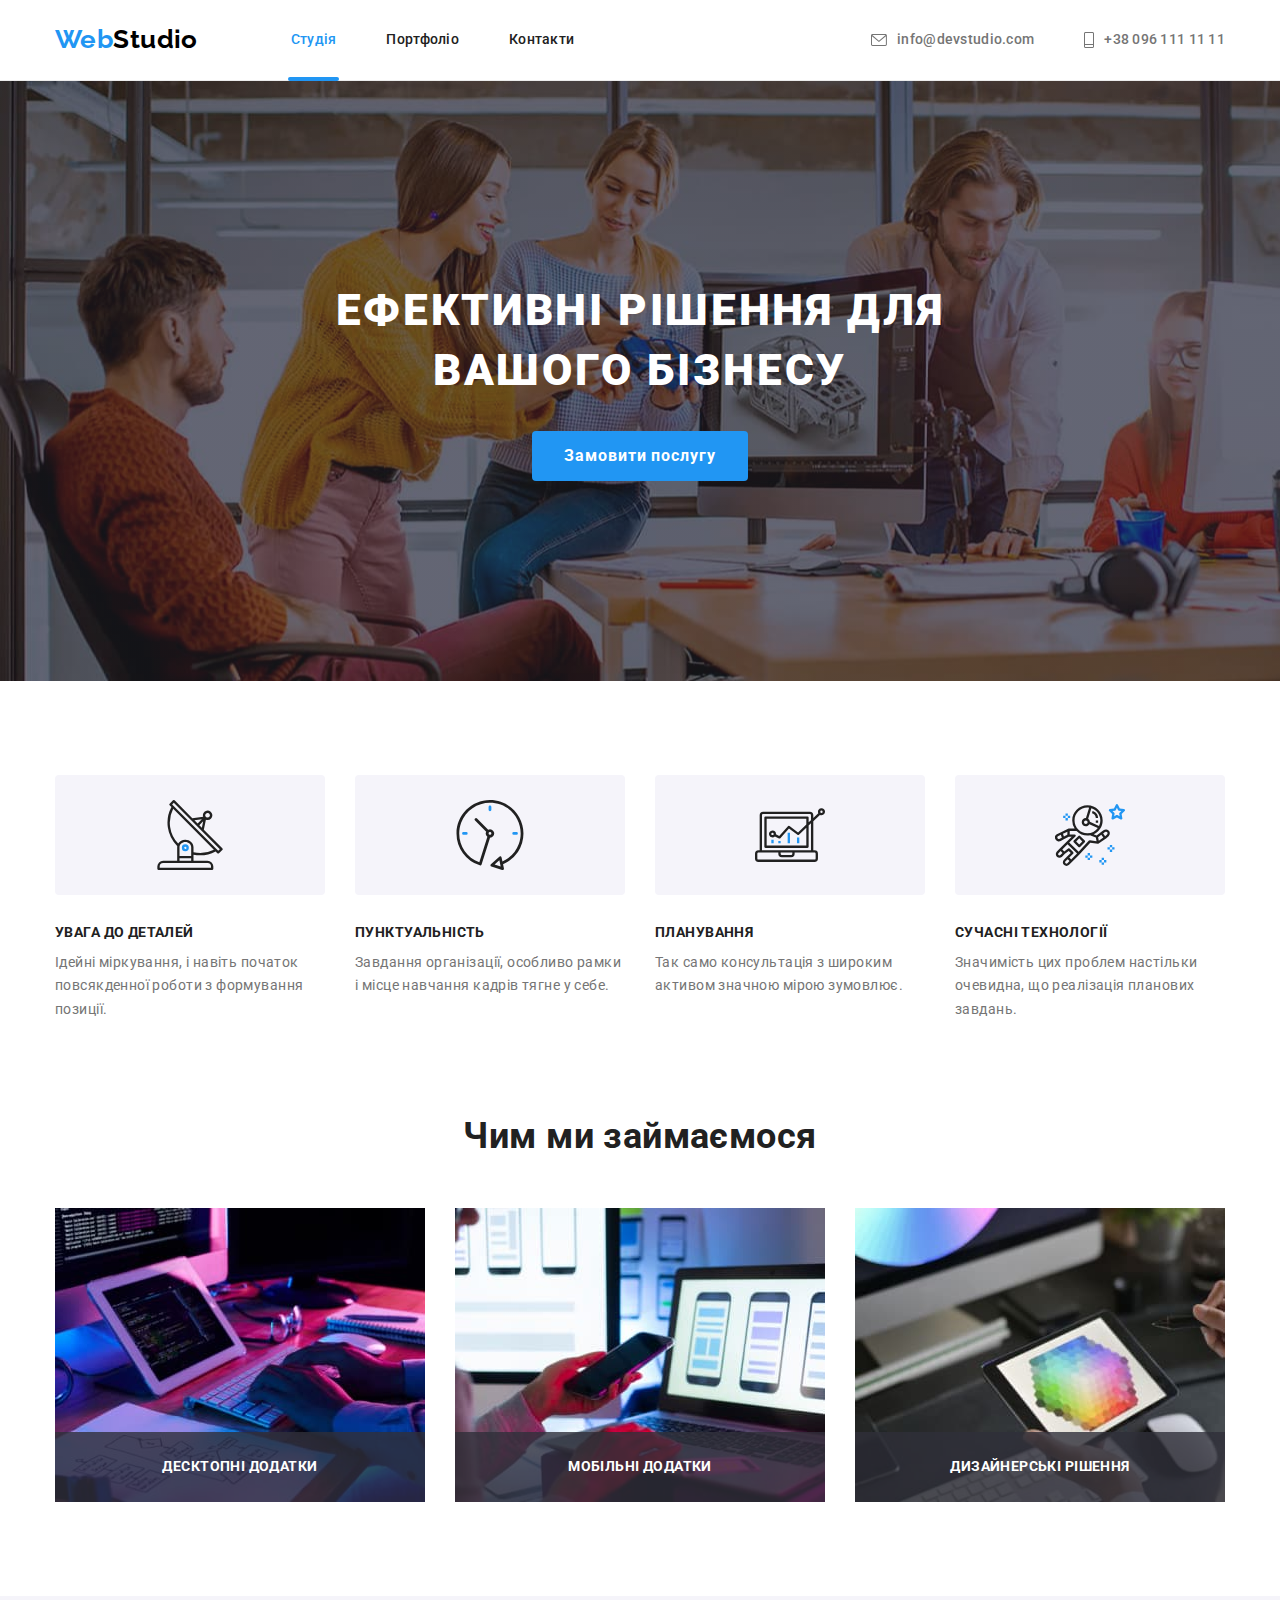
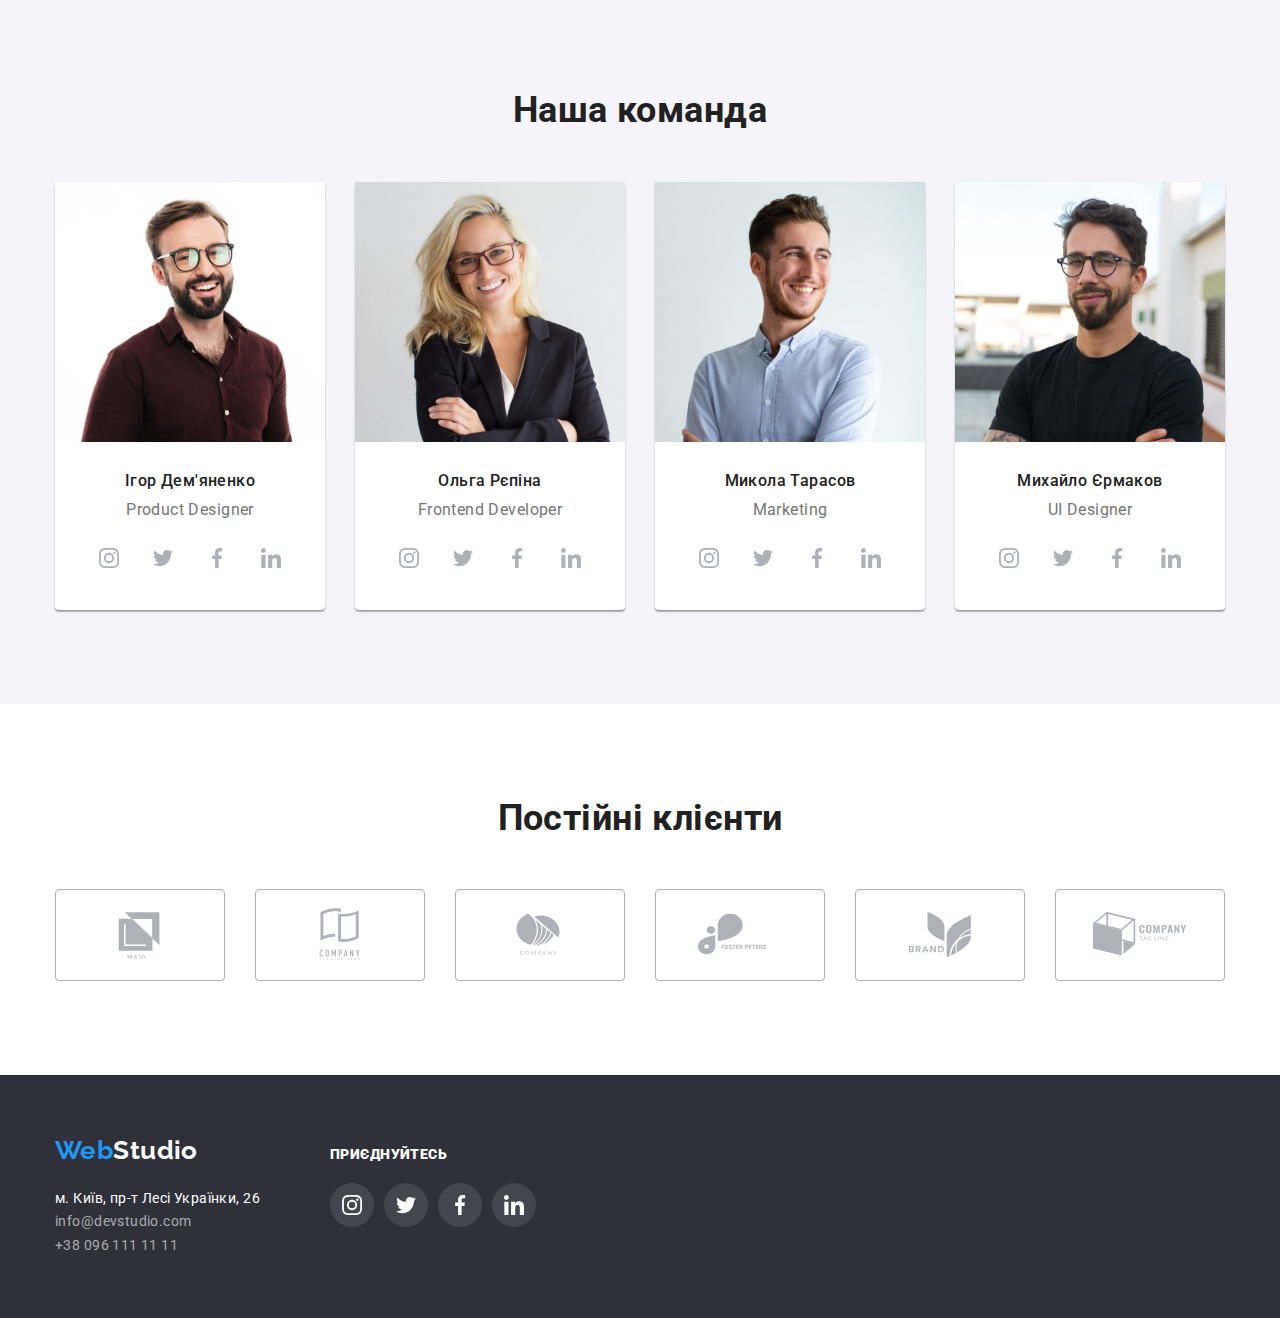
==== index.html @ 37c93ca7 "hw-5 copied" ====
<!DOCTYPE html>
<html lang="uk">
  <head>
    <meta charset="UTF-8" />
    <meta http-equiv="X-UA-Compatible" content="IE=edge" />
    <meta name="viewport" content="width=device-width, initial-scale=1.0" />
    <link rel="preconnect" href="https://fonts.googleapis.com" />
    <link rel="preconnect" href="https://fonts.gstatic.com" crossorigin />
    <link
      href="https://fonts.googleapis.com/css2?family=Raleway:wght@700&family=Roboto:wght@400;500;700;900&display=swap"
      rel="stylesheet"
    />
    <link
      rel="stylesheet"
      href="https://cdnjs.cloudflare.com/ajax/libs/modern-normalize/1.1.0/modern-normalize.min.css"
    />
    <link rel="stylesheet" href="./css/styles.css" />
    <title>Головна</title>
  </head>
  <body>
    <header class="page-header">
      <div class="container main-nav">
        <a href="./index.html" class="logo-header"><span class="accent">Web</span>Studio</a>
        <nav>
          <ul class="site-nav">
            <li class="item"><a href="./index.html" class="link current">Студія</a></li>
            <li class="item"><a href="./portfolio.html" class="link">Портфоліо</a></li>
            <li class="item"><a href="" class="link">Контакти</a></li>
          </ul>
        </nav>
        <ul class="site-contacts">
          <li class="item">
            <a href="mailto:info@devstudio.com" class="link">
              <svg class="icon" width="16" height="12">
                <use href="./images/icons.svg#icon-envelope"></use>
              </svg>
              info@devstudio.com</a
            >
          </li>
          <li class="item">
            <a href="tel:+380961111111" class="link">
              <svg class="icon" width="10" height="16">
                <use href="./images/icons.svg#icon-tel"></use>
              </svg>
              +38 096 111 11 11</a
            >
          </li>
        </ul>
      </div>
    </header>
    <main>
      <section class="hero section">
        <div class="container">
          <h1 class="hero-heading">Ефективні рішення для вашого бізнесу</h1>
          <button type="button" class="hero-btn" data-modal-open>Замовити послугу</button>
        </div>
      </section>
      <section class="features section">
        <div class="container">
          <h2 class="features-title visually-hidden">Особливості</h2>
          <ul class="features-list">
            <li class="item">
              <div class="features-bg">
                <svg class="icon" width="70" height="70">
                  <use href="./images/icons.svg#icon-antenna"></use>
                </svg>
              </div>
              <h3 class="features-heading">УВАГА ДО ДЕТАЛЕЙ</h3>
              <p class="features-text">
                Ідейні міркування, і навіть початок повсякденної роботи з формування позиції.
              </p>
            </li>
            <li class="item">
              <div class="features-bg">
                <svg class="icon" width="70" height="70">
                  <use href="./images/icons.svg#icon-clock"></use>
                </svg>
              </div>
              <h3 class="features-heading">ПУНКТУАЛЬНІСТЬ</h3>
              <p class="features-text">
                Завдання організації, особливо рамки і місце навчання кадрів тягне у себе.
              </p>
            </li>
            <li class="item">
              <div class="features-bg">
                <svg class="icon" width="70" height="70">
                  <use href="./images/icons.svg#icon-diagram"></use>
                </svg>
              </div>
              <h3 class="features-heading">ПЛАНУВАННЯ</h3>
              <p class="features-text">
                Так само консультація з широким активом значною мірою зумовлює.
              </p>
            </li>
            <li class="item">
              <div class="features-bg">
                <svg class="icon" width="70" height="70">
                  <use href="./images/icons.svg#icon-astronaut"></use>
                </svg>
              </div>
              <h3 class="features-heading">СУЧАСНІ ТЕХНОЛОГІЇ</h3>
              <p class="features-text">
                Значимість цих проблем настільки очевидна, що реалізація планових завдань.
              </p>
            </li>
          </ul>
        </div>
      </section>
      <section class="about section">
        <div class="container">
          <h2 class="about-heading">Чим ми займаємося</h2>
          <ul class="about-list">
            <li class="item">
              <div class="about-thumb">
                <img class="image" src="./images/img.jpg" alt="Процесс розробки" width="370" />
                <h3 class="description">Десктопні додатки</h3>
              </div>
            </li>
            <li class="item">
              <div class="about-thumb">
                <img class="image" src="./images/img-1.jpg" alt="Оформлення додатку" width="370" />
                <h3 class="description">Мобільні додатки</h3>
              </div>
            </li>
            <li class="item">
              <div class="about-thumb">
                <img class="image" src="./images/img-2.jpg" alt="Дизайн" width="370" />
                <h3 class="description">Дизайнерські рішення</h3>
              </div>
            </li>
          </ul>
        </div>
      </section>
      <section class="team section">
        <div class="container">
          <h2 class="team-heading">Наша команда</h2>
          <ul class="team-list">
            <li class="item">
              <img class="image" src="./images/team/img.jpg" alt="Ігор Дем'яненко" width="270" />
              <div class="team-cards">
                <h3 class="team-member">Ігор Дем'яненко</h3>
                <p class="member-spec">Product Designer</p>
                <ul class="social-list">
                  <li class="social-item">
                    <a href="" class="social-link">
                      <svg class="icon" width="20" height="20">
                        <use href="./images/icons.svg#icon-instagram"></use></svg
                    ></a>
                  </li>
                  <li class="social-item">
                    <a href="" class="social-link">
                      <svg class="icon" width="20" height="20">
                        <use href="./images/icons.svg#icon-twitter"></use></svg
                    ></a>
                  </li>
                  <li class="social-item">
                    <a href="" class="social-link">
                      <svg class="icon" width="20" height="20">
                        <use href="./images/icons.svg#icon-facebook"></use></svg
                    ></a>
                  </li>
                  <li class="social-item">
                    <a href="" class="social-link">
                      <svg class="icon" width="20" height="20">
                        <use href="./images/icons.svg#icon-linkedin"></use></svg
                    ></a>
                  </li>
                </ul>
              </div>
            </li>
            <li class="item">
              <img class="image" src="./images/team/img-1.jpg" alt="Ольга Рєпіна" width="270" />
              <div class="team-cards">
                <h3 class="team-member">Ольга Рєпіна</h3>
                <p class="member-spec">Frontend Developer</p>
                <ul class="social-list">
                  <li class="social-item">
                    <a href="" class="social-link">
                      <svg class="icon" width="20" height="20">
                        <use href="./images/icons.svg#icon-instagram"></use></svg
                    ></a>
                  </li>
                  <li class="social-item">
                    <a href="" class="social-link">
                      <svg class="icon" width="20" height="20">
                        <use href="./images/icons.svg#icon-twitter"></use></svg
                    ></a>
                  </li>
                  <li class="social-item">
                    <a href="" class="social-link">
                      <svg class="icon" width="20" height="20">
                        <use href="./images/icons.svg#icon-facebook"></use></svg
                    ></a>
                  </li>
                  <li class="social-item">
                    <a href="" class="social-link">
                      <svg class="icon" width="20" height="20">
                        <use href="./images/icons.svg#icon-linkedin"></use></svg
                    ></a>
                  </li>
                </ul>
              </div>
            </li>
            <li class="item">
              <img class="image" src="./images/team/img-2.jpg" alt="Микола Тарасов" width="270" />
              <div class="team-cards">
                <h3 class="team-member">Микола Тарасов</h3>
                <p class="member-spec">Marketing</p>
                <ul class="social-list">
                  <li class="social-item">
                    <a href="" class="social-link">
                      <svg class="icon" width="20" height="20">
                        <use href="./images/icons.svg#icon-instagram"></use></svg
                    ></a>
                  </li>
                  <li class="social-item">
                    <a href="" class="social-link">
                      <svg class="icon" width="20" height="20">
                        <use href="./images/icons.svg#icon-twitter"></use></svg
                    ></a>
                  </li>
                  <li class="social-item">
                    <a href="" class="social-link">
                      <svg class="icon" width="20" height="20">
                        <use href="./images/icons.svg#icon-facebook"></use></svg
                    ></a>
                  </li>
                  <li class="social-item">
                    <a href="" class="social-link">
                      <svg class="icon" width="20" height="20">
                        <use href="./images/icons.svg#icon-linkedin"></use></svg
                    ></a>
                  </li>
                </ul>
              </div>
            </li>
            <li class="item">
              <img class="image" src="./images/team/img-3.jpg" alt="Михайло Єрмаков" width="270" />
              <div class="team-cards">
                <h3 class="team-member">Михайло Єрмаков</h3>
                <p class="member-spec">UI Designer</p>
                <ul class="social-list">
                  <li class="social-item">
                    <a href="" class="social-link">
                      <svg class="icon" width="20" height="20">
                        <use href="./images/icons.svg#icon-instagram"></use></svg
                    ></a>
                  </li>
                  <li class="social-item">
                    <a href="" class="social-link">
                      <svg class="icon" width="20" height="20">
                        <use href="./images/icons.svg#icon-twitter"></use></svg
                    ></a>
                  </li>
                  <li class="social-item">
                    <a href="" class="social-link">
                      <svg class="icon" width="20" height="20">
                        <use href="./images/icons.svg#icon-facebook"></use></svg
                    ></a>
                  </li>
                  <li class="social-item">
                    <a href="" class="social-link">
                      <svg class="icon" width="20" height="20">
                        <use href="./images/icons.svg#icon-linkedin"></use></svg
                    ></a>
                  </li>
                </ul>
              </div>
            </li>
          </ul>
        </div>
      </section>
      <section class="costumers section">
        <div class="container">
          <h2 class="costumers-heading">Постійні клієнти</h2>
          <ul class="costumers-list">
            <li class="costumer-item">
              <a href="" class="costumer-link">
                <svg class="icon" width="106" height="60">
                  <use href="./images/icons.svg#icon-ya-co"></use></svg
              ></a>
            </li>
            <li class="costumer-item">
              <a href="" class="costumer-link">
                <svg class="icon" width="106" height="60">
                  <use href="./images/icons.svg#icon-tagline"></use></svg
              ></a>
            </li>
            <li class="costumer-item">
              <a href="" class="costumer-link">
                <svg class="icon" width="106" height="60">
                  <use href="./images/icons.svg#icon-company"></use></svg
              ></a>
            </li>
            <li class="costumer-item">
              <a href="" class="costumer-link">
                <svg class="icon" width="106" height="60">
                  <use href="./images/icons.svg#icon-foster"></use></svg
              ></a>
            </li>
            <li class="costumer-item">
              <a href="" class="costumer-link">
                <svg class="icon" width="106" height="60">
                  <use href="./images/icons.svg#icon-brand"></use></svg
              ></a>
            </li>
            <li class="costumer-item">
              <a href="" class="costumer-link">
                <svg class="icon" width="106" height="60">
                  <use href="./images/icons.svg#icon-company-last"></use></svg
              ></a>
            </li>
          </ul>
        </div>
      </section>
    </main>
    <footer class="page-footer">
      <div class="container footer">
        <div class="address-items">
          <a href="./index.html" class="logo-footer"><span class="accent">Web</span>Studio</a>
          <address>
            <ul class="address">
              <li>
                <a
                  class="address-link"
                  href="https://goo.gl/maps/VLPrRpzanvmtSd6Z9"
                  target="_blank"
                  rel="noopener noreferrer"
                  >м. Київ, пр-т Лесі Українки, 26</a
                >
              </li>
              <li>
                <a href="mailto:info@devstudio.com" class="address-mail">info@devstudio.com</a>
              </li>
              <li><a href="tel:+380961111111" class="address-tel">+38 096 111 11 11</a></li>
            </ul>
          </address>
        </div>
        <div class="footer-social">
          <p class="footer-text"><strong>приєднуйтесь</strong></p>
          <ul class="social-list">
            <li class="social-item">
              <a href="" class="social-link footer">
                <svg class="icon footer" width="20" height="20">
                  <use href="./images/icons.svg#icon-instagram"></use></svg
              ></a>
            </li>
            <li class="social-item">
              <a href="" class="social-link footer">
                <svg class="icon footer" width="20" height="20">
                  <use href="./images/icons.svg#icon-twitter"></use></svg
              ></a>
            </li>
            <li class="social-item">
              <a href="" class="social-link footer">
                <svg class="icon footer" width="20" height="20">
                  <use href="./images/icons.svg#icon-facebook"></use></svg
              ></a>
            </li>
            <li class="social-item">
              <a href="" class="social-link footer">
                <svg class="icon footer" width="20" height="20">
                  <use href="./images/icons.svg#icon-linkedin"></use></svg
              ></a>
            </li>
          </ul>
        </div>
      </div>
    </footer>
    <div class="backdrop is-hidden" data-modal>
      <div class="modal">
        <button type="button" class="close-btn" data-modal-close>
          <svg class="icon" width="11" height="11">
            <use href="./images/icons.svg#icon-close"></use>
          </svg>
        </button>
      </div>
    </div>
    <script src="./js/modal.js"></script>
  </body>
</html>
---- css/styles.css ----
:root {
  --primary-bg-color: #ffffff;
  --secondary-bg-color: #2f303a;
  --accent-bg-color: #f5f4fa;
  --primary-text-color: #212121;
  --secondary-text-color: #757575;
  --accent-text-color: #2196f3;
}

body {
  font-family: 'Roboto', sans-serif;
  font-size: 14px;
  letter-spacing: 0.03em;
  background-color: var(--primary-bg-color);
  color: var(--primary-text-color);
}

/* * {
  outline: 1px solid #9a1115;
} */

/* Containers & Sections */

.container {
  width: 1200px;
  padding: 0 15px;
  margin-left: auto;
  margin-right: auto;
}

.section {
  padding: 94px 0px;
}

/* Header&Footer logo */

.page-header {
  border-bottom: 1px solid #ececec;
}

.logo-header,
.logo-footer {
  font-family: 'Raleway', sans-serif;
  text-decoration: none;
  font-weight: 700;
  font-size: 26px;
  line-height: 1.2;
  color: #000000;
}

.logo-footer {
  color: #ffffff;
}

.accent {
  color: var(--accent-text-color);
}

/* Header links */

.page-header .link {
  text-decoration: none;
  font-weight: 500;
  line-height: 1.14;
  letter-spacing: 0.02em;
}

.site-nav .link {
  display: block;
  padding: 32px 0;
  color: var(--primary-text-color);
}

.site-contacts .link {
  display: flex;
  align-items: center;
  padding: 32px 0;
  color: var(--secondary-text-color);
}

.link .icon {
  margin-right: 10px;
}

.link.current {
  position: relative;
  color: var(--accent-text-color);
}

.current::after {
  position: absolute;
  left: -2.5px;
  bottom: -1px;
  content: '';
  width: calc(100% + 5px);
  background-color: var(--accent-text-color);
  height: 4px;
  border-radius: 2px;
}

.link,
.social-link,
.costumer-link,
.address-link,
.address-mail,
.address-tel,
.hero-btn,
.portfolio-btn,
.tile-description,
.portfolio-link {
  transition-property: background-color, border, box-shadow, color, transform;
  transition-duration: 250ms;
  transition-timing-function: cubic-bezier(0.4, 0, 0.2, 1);
}

.link:hover,
.link:focus {
  color: var(--accent-text-color);
}

.site-nav,
.site-contacts {
  display: flex;
  margin: 0;
  padding: 0;
  list-style-type: none;
}

.site-contacts {
  margin-left: auto;
}

.site-nav .item + .item,
.site-contacts .item + .item {
  margin-left: 50px;
}

.site-nav {
  margin-left: 93px;
}

.main-nav {
  display: flex;
  align-items: center;
}

/* Hero Section */
.hero.section {
  padding: 200px 0;
  max-width: 1600px;
  margin: 0 auto;
  background-image: linear-gradient(rgba(47, 48, 58, 0.4), rgba(47, 48, 58, 0.4)),
    url(../images/hero-bg.jpg);
  background-repeat: no-repeat;
  background-size: cover;
}

.hero {
  background-color: var(--secondary-bg-color);
  text-align: center;
}

.hero-heading {
  margin-top: 0;
  margin-bottom: 30px;
  padding: 0px 238px;
  font-weight: 900;
  font-size: 44px;
  line-height: 1.36;
  letter-spacing: 0.06em;
  text-transform: uppercase;
  color: #ffffff;
}

.hero-btn {
  padding: 10px 32px;
  border-radius: 4px;
  border: none;
  font-family: inherit;
  font-weight: 700;
  font-size: 16px;
  line-height: 1.87;
  letter-spacing: 0.06em;
  color: #ffffff;
  background-color: var(--accent-text-color);
  cursor: pointer;
}

.hero-btn:hover,
.hero-btn:focus {
  color: var(--primary-text-color);
  background-color: var(--accent-bg-color);
}

/* Features Section */

.features-bg {
  display: flex;
  align-items: center;
  justify-content: center;
  margin-bottom: 30px;
  width: 270px;
  height: 120px;
  background-color: var(--accent-bg-color);
  border-radius: 4px;
}

.features-list {
  display: flex;
  margin: 0;
  padding-left: 0;
  list-style-type: none;
}

.features-list .item + .item {
  margin-left: 30px;
}

.features-heading {
  margin-top: 0px;
  margin-bottom: 10px;
  font-size: 14px;
  line-height: 1.14;
  text-transform: uppercase;
}

.features-text {
  margin: 0;
  font-weight: 400;
  font-size: 14px;
  line-height: 1.71;
  color: var(--secondary-text-color);
}

.visually-hidden {
  position: absolute;
  clip: rect(0 0 0 0);
  width: 1px;
  height: 1px;
  margin: -1px;
}

/* About & Team Section */

.about-heading,
.team-heading,
.costumers-heading {
  margin: 0px 0px 50px 0px;
  font-size: 36px;
  line-height: 1.16;
  text-align: center;
  color: var(--primary-text-color);
}

.about-list {
  display: flex;
  padding-left: 0;
  margin: 0;
  list-style-type: none;
}

.about-list .item + .item {
  margin-left: 30px;
}

.about-thumb {
  position: relative;
}

.image {
  display: block;
}

.description {
  position: absolute;
  bottom: 0;
  margin: 0;
  padding: 27px 0;
  width: 100%;
  font-size: 14px;
  line-height: 1.14;
  text-align: center;
  text-transform: uppercase;
  color: #ffffff;
  background: rgba(47, 48, 58, 0.8);
}

.about.section {
  padding-top: 0;
}

/* Team Section */

.team-member,
.member-spec {
  margin: 30px 0px 10px 0px;
  font-weight: 500;
  font-size: 16px;
  line-height: 1.18;
  text-align: center;
}

.member-spec {
  margin: 0;
  margin-bottom: 16px;
  font-weight: 400;
  color: var(--secondary-text-color);
}

.team-list {
  display: flex;
  margin: 0;
  padding-left: 0;
  justify-content: space-between;
  list-style-type: none;
}

.team {
  background-color: var(--accent-bg-color);
}

.team-list .item {
  background-color: var(--primary-bg-color);
  box-shadow: 0px 1px 3px rgba(0, 0, 0, 0.12), 0px 1px 1px rgba(0, 0, 0, 0.14),
    0px 2px 1px rgba(0, 0, 0, 0.2);
  border-radius: 4px;
}

.social-list {
  display: flex;
  list-style: none;
  justify-content: center;
  padding-left: 0;
  padding-bottom: 30px;
}

.social-item + .social-item {
  margin-left: 10px;
}

.social-link {
  width: 44px;
  height: 44px;
  border-radius: 50%;
  display: flex;
  align-items: center;
  justify-content: center;
  color: #afb1b8;
}

.social-link.footer {
  color: #ffffff;
  background-color: rgba(255, 255, 255, 0.1);
}

.social-link:hover {
  color: #ffffff;
  background-color: var(--accent-text-color);
}

.icon {
  fill: currentColor;
}

/* Costumers */

.costumers-list {
  display: flex;
  list-style: none;
  justify-content: center;
  padding-left: 0;
  margin: 0;
}

.costumer-item + .costumer-item {
  margin-left: 30px;
}

.costumer-link {
  width: 170px;
  height: 92px;
  border: 1px solid #afb1b8;
  border-radius: 4px;
  display: flex;
  align-items: center;
  justify-content: center;
  color: #afb1b8;
}

.costumer-link:hover {
  color: var(--accent-text-color);
  border: 1px solid var(--accent-text-color);
}

/* Footer */

.container.footer {
  display: flex;
  align-items: baseline;
  width: 1200px;
  padding: 0 15px;
  margin-left: auto;
  margin-right: auto;
}

.page-footer {
  padding-top: 60px;
  background-color: var(--secondary-bg-color);
}

.address {
  margin-top: 20px;
  margin-bottom: 0;
  padding-bottom: 60px;
  padding-left: 0;
  list-style: none;
}

.address-link,
.address-mail,
.address-tel {
  text-decoration: none;
  font-style: normal;
  font-weight: 400;
  line-height: 1.71;
  color: #ffffff;
}

.address-mail,
.address-tel {
  color: rgba(255, 255, 255, 0.6);
}

.address-link:hover,
.address-link:focus,
.address-mail:hover,
.address-mail:focus,
.address-tel:hover,
.address-tel:focus {
  color: var(--accent-text-color);
}

.footer-text {
  margin-top: 0;
  margin-bottom: 20px;
  font-weight: 700;
  line-height: 1.14;
  text-transform: uppercase;
  color: #ffffff;
}

.footer-social .social-list {
  margin-bottom: 0;
  padding: 0;
}

.footer-social {
  margin-left: 70px;
}

/* Portfolio btns & Image tiles*/

.portfolio-btns {
  display: flex;
  margin: 0;
  justify-content: center;
  list-style-type: none;
}

.portfolio-btn {
  border-radius: 4px;
  border: none;
  padding: 6px 22px;
  font-family: inherit;
  font-weight: 500;
  font-size: 16px;
  line-height: 1.62;
  text-align: center;
  letter-spacing: inherit;
  color: var(--primary-text-color);
  background-color: var(--accent-bg-color);
  cursor: pointer;
}

.portfolio-btns .item + .item {
  margin-left: 8px;
}

.portfolio-btn:hover,
.portfolio-btn:focus {
  color: #ffffff;
  background-color: var(--accent-text-color);
  box-shadow: 0px 3px 1px rgba(0, 0, 0, 0.1), 0px 1px 2px rgba(0, 0, 0, 0.08),
    0px 2px 2px rgba(0, 0, 0, 0.12);
}

.portfolio-tiles {
  display: flex;
  flex-wrap: wrap;
  justify-content: space-between;
  margin-top: 50px;
  padding-left: 0;
  list-style-type: none;
}

.portfolio-tiles .item:not(:nth-last-of-type(-n + 3)) {
  margin-bottom: 30px;
}

.portfolio-link {
  display: block;
  width: 370px;
  height: 404px;
  text-decoration: none;
}

.portfolio-link:hover,
.portfolio-link:focus {
  box-shadow: 0px 1px 1px rgba(0, 0, 0, 0.12), 0px 4px 4px rgba(0, 0, 0, 0.06),
    1px 4px 6px rgba(0, 0, 0, 0.16);
}

.portfolio-link:hover .tile-description,
.portfolio-link:focus .tile-description {
  transform: translateY(0%);
}

.tile-name {
  margin-top: 0;
  margin-bottom: 0;
  padding-top: 20px;
  font-size: 18px;
  line-height: 2;
  letter-spacing: 0.06em;
  color: var(--primary-text-color);
}

.tile {
  padding-left: 24px;
  border-right: 1px solid #eeeeee;
  border-bottom: 1px solid #eeeeee;
  border-left: 1px solid #eeeeee;
}

.tile-text {
  margin-top: 4px;
  margin-bottom: 0;
  padding-bottom: 20px;
  font-weight: 400;
  font-size: 16px;
  line-height: 1.87;
  color: var(--secondary-text-color);
}

.tile-thumb {
  position: relative;
  overflow: hidden;
}

.tile-description {
  position: absolute;
  top: 0;
  left: 0;
  transform: translateY(101%);
  margin: 0;
  padding: 63px 24px;
  font-size: 18px;
  line-height: 1.55;
  color: #ffffff;
  background: rgba(33, 150, 243, 0.9);
}

/* Modal */

.backdrop {
  position: fixed;
  top: 0;
  left: 0;
  width: 100%;
  height: 100%;
  background: rgba(0, 0, 0, 0.2);
}

.modal {
  position: absolute;
  top: 50%;
  left: 50%;
  transform: translate(-50%, -50%) scale(1);
  transition: transform 750ms cubic-bezier(0.4, 0, 0.2, 1),
    box-shadow 750ms cubic-bezier(0.4, 0, 0.2, 1), opacity 750ms cubic-bezier(0.4, 0, 0.2, 1);
  width: 528px;
  height: 581px;
  background: #ffffff;
  box-shadow: 0px 1px 3px rgba(0, 0, 0, 0.12), 0px 1px 1px rgba(0, 0, 0, 0.14),
    0px 2px 1px rgba(0, 0, 0, 0.2);
  border-radius: 4px;
  opacity: 1;
}

.backdrop.is-hidden .modal {
  transform: translate(-50%, -50%) scale(0.75);
  box-shadow: none;
  opacity: 0;
}

.close-btn {
  position: absolute;
  right: 8px;
  top: 8px;
  display: flex;
  justify-content: center;
  align-items: center;
  width: 30px;
  height: 30px;
  background: #ffffff;
  border: 1px solid rgba(0, 0, 0, 0.1);
  border-radius: 50%;
  cursor: pointer;
}

.is-hidden {
  visibility: hidden;
  opacity: 0;
  pointer-events: none;
}
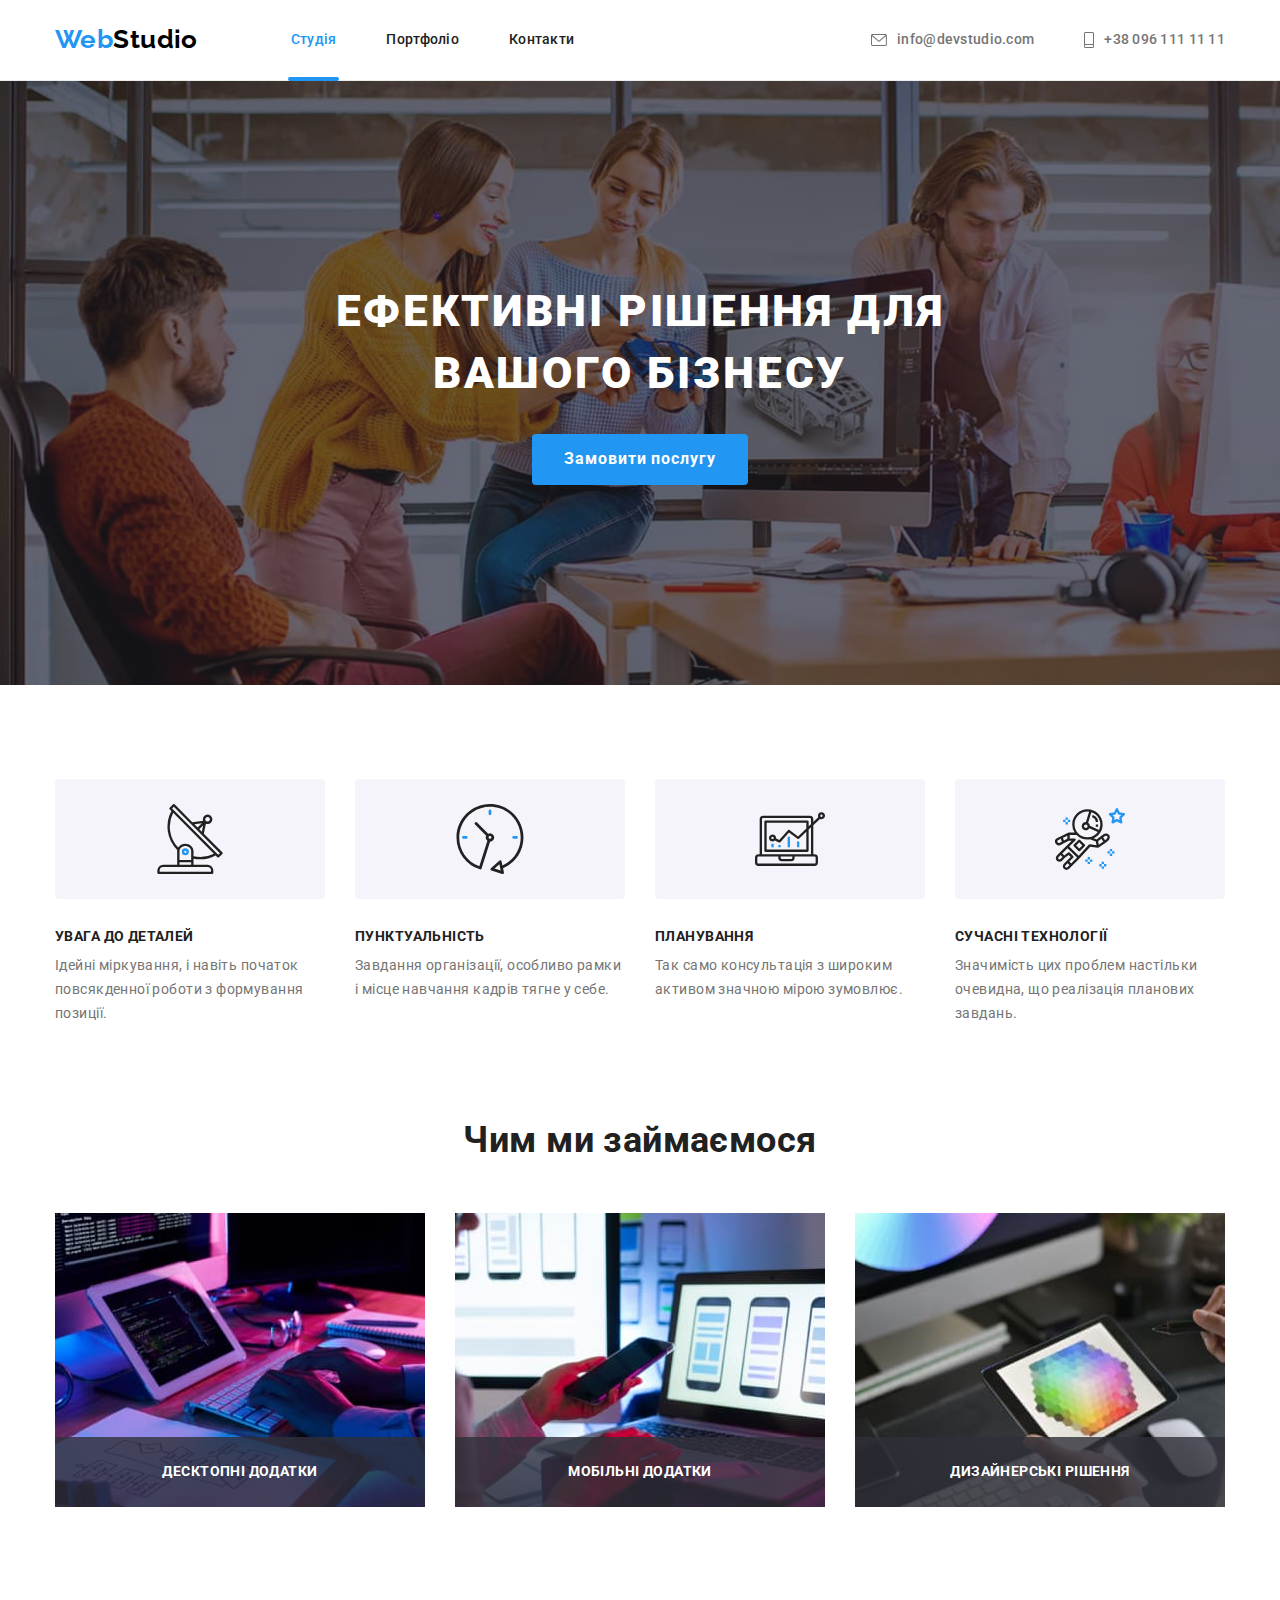
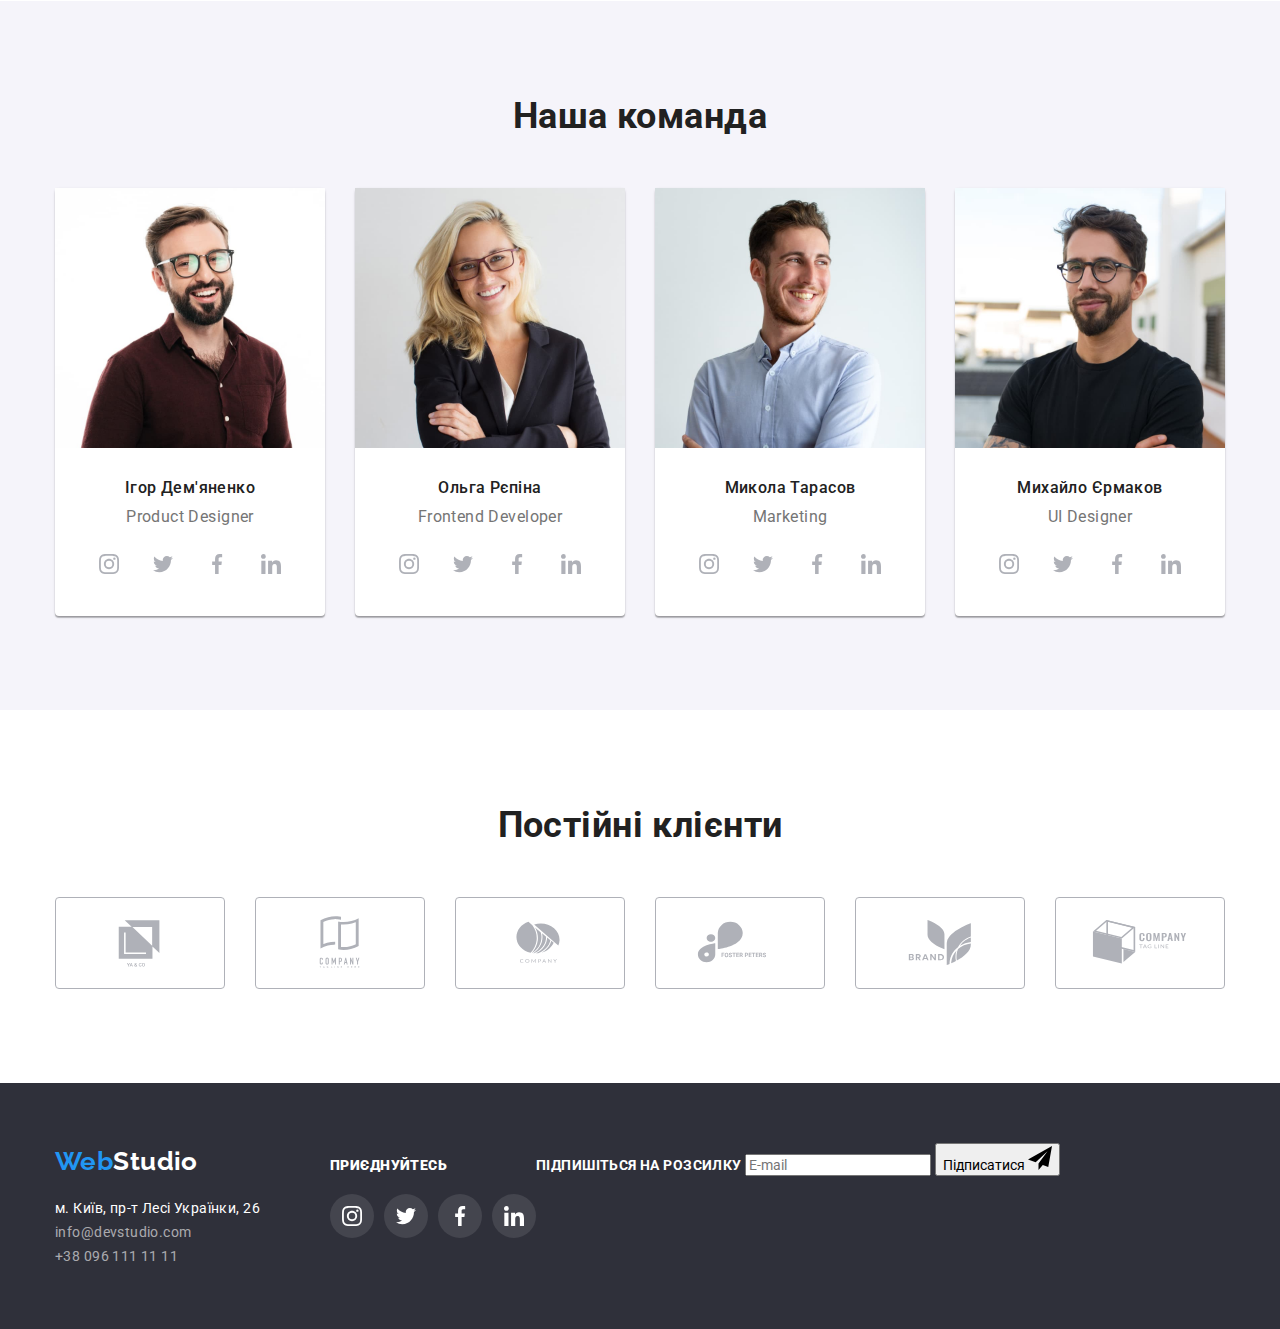
==== commit 40068dcc: "subscription added" ====
--- a/index.html
+++ b/index.html
@@ -365,6 +365,16 @@
             </li>
           </ul>
         </div>
+        <form class="subscription">
+          <label for="user_email" class="footer-text">Підпишіться на розсилку</label>
+          <input type="email" name="email" id="user_email" placeholder="E-mail" />
+          <button type="submit">
+            Підписатися
+            <svg class="icon" width="24" height="24">
+              <use href="./images/icons.svg#icon-send"></use>
+            </svg>
+          </button>
+        </form>
       </div>
     </footer>
     <div class="backdrop is-hidden" data-modal>
--- a/css/styles.css
+++ b/css/styles.css
@@ -61,7 +61,7 @@
 .page-header .link {
   text-decoration: none;
   font-weight: 500;
-  line-height: 1.14;
+  line-height: 1.1;
   letter-spacing: 0.02em;
 }
 
@@ -166,7 +166,7 @@
   padding: 0px 238px;
   font-weight: 900;
   font-size: 44px;
-  line-height: 1.36;
+  line-height: 1.4;
   letter-spacing: 0.06em;
   text-transform: uppercase;
   color: #ffffff;
@@ -179,7 +179,7 @@
   font-family: inherit;
   font-weight: 700;
   font-size: 16px;
-  line-height: 1.87;
+  line-height: 1.9;
   letter-spacing: 0.06em;
   color: #ffffff;
   background-color: var(--accent-text-color);
@@ -220,7 +220,7 @@
   margin-top: 0px;
   margin-bottom: 10px;
   font-size: 14px;
-  line-height: 1.14;
+  line-height: 1.1;
   text-transform: uppercase;
 }
 
@@ -228,7 +228,7 @@
   margin: 0;
   font-weight: 400;
   font-size: 14px;
-  line-height: 1.71;
+  line-height: 1.7;
   color: var(--secondary-text-color);
 }
 
@@ -247,7 +247,7 @@
 .costumers-heading {
   margin: 0px 0px 50px 0px;
   font-size: 36px;
-  line-height: 1.16;
+  line-height: 1.2;
   text-align: center;
   color: var(--primary-text-color);
 }
@@ -278,7 +278,7 @@
   padding: 27px 0;
   width: 100%;
   font-size: 14px;
-  line-height: 1.14;
+  line-height: 1.1;
   text-align: center;
   text-transform: uppercase;
   color: #ffffff;
@@ -296,7 +296,7 @@
   margin: 30px 0px 10px 0px;
   font-weight: 500;
   font-size: 16px;
-  line-height: 1.18;
+  line-height: 1.2;
   text-align: center;
 }
 
@@ -422,7 +422,7 @@
   text-decoration: none;
   font-style: normal;
   font-weight: 400;
-  line-height: 1.71;
+  line-height: 1.7;
   color: #ffffff;
 }
 
@@ -444,7 +444,7 @@
   margin-top: 0;
   margin-bottom: 20px;
   font-weight: 700;
-  line-height: 1.14;
+  line-height: 1.1;
   text-transform: uppercase;
   color: #ffffff;
 }
@@ -474,7 +474,7 @@
   font-family: inherit;
   font-weight: 500;
   font-size: 16px;
-  line-height: 1.62;
+  line-height: 1.6;
   text-align: center;
   letter-spacing: inherit;
   color: var(--primary-text-color);
@@ -548,7 +548,7 @@
   padding-bottom: 20px;
   font-weight: 400;
   font-size: 16px;
-  line-height: 1.87;
+  line-height: 1.9;
   color: var(--secondary-text-color);
 }
 
@@ -564,8 +564,9 @@
   transform: translateY(101%);
   margin: 0;
   padding: 63px 24px;
+  height: 100%;
   font-size: 18px;
-  line-height: 1.55;
+  line-height: 1.6;
   color: #ffffff;
   background: rgba(33, 150, 243, 0.9);
 }
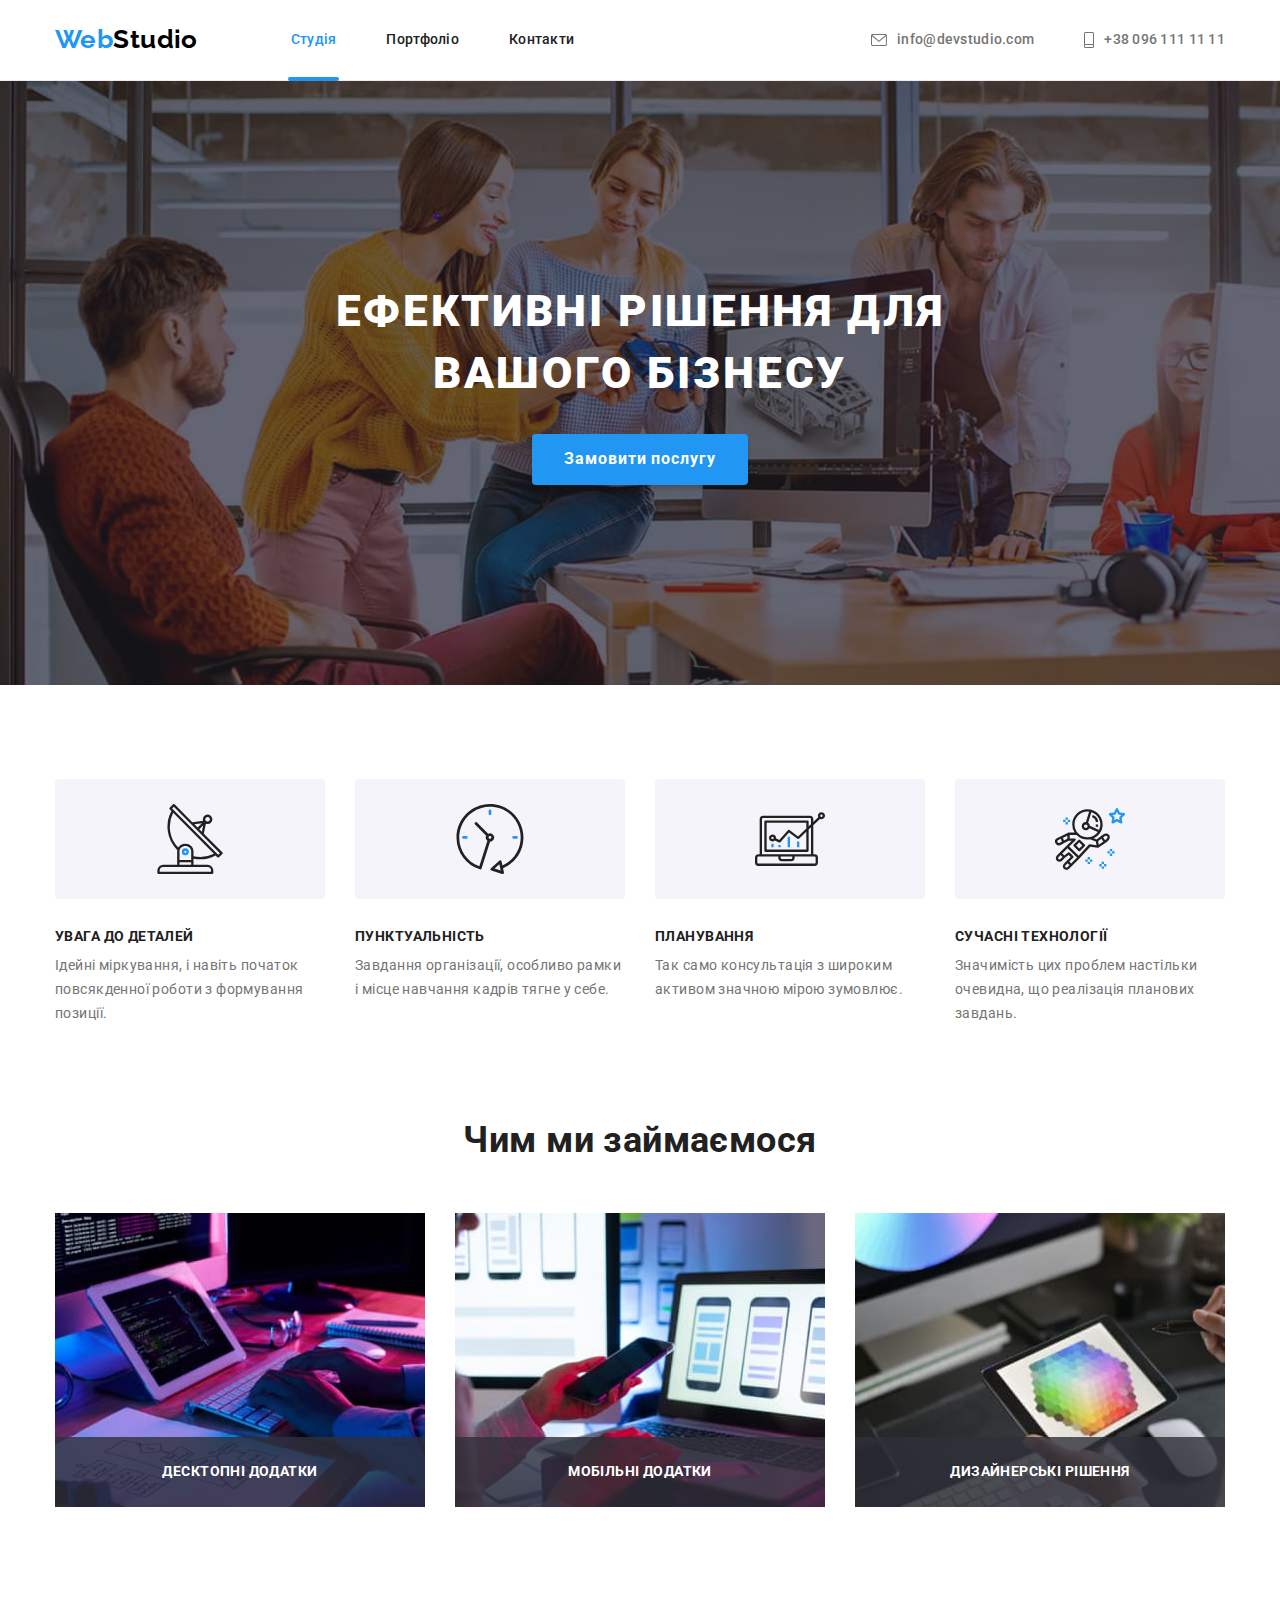
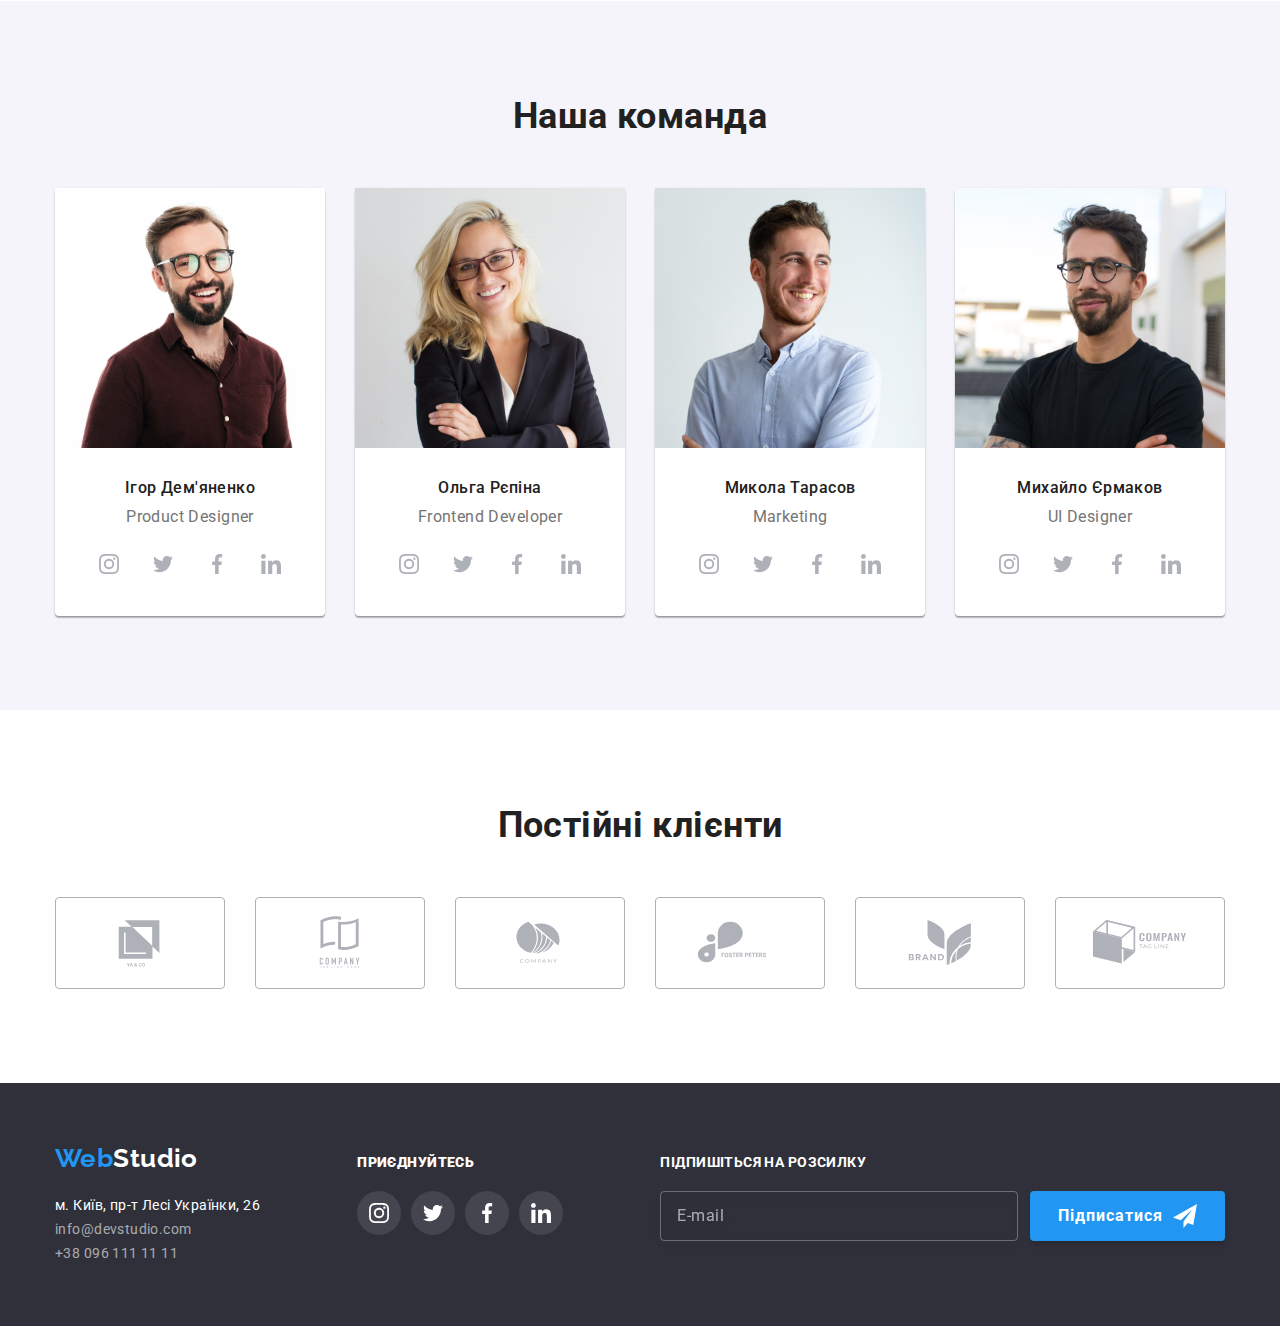
==== commit 2526d6d2: "complete" ====
--- a/index.html
+++ b/index.html
@@ -365,15 +365,23 @@
             </li>
           </ul>
         </div>
-        <form class="subscription">
+        <form name="subscription" class="subscription">
           <label for="user_email" class="footer-text">Підпишіться на розсилку</label>
-          <input type="email" name="email" id="user_email" placeholder="E-mail" />
-          <button type="submit">
-            Підписатися
-            <svg class="icon" width="24" height="24">
-              <use href="./images/icons.svg#icon-send"></use>
-            </svg>
-          </button>
+          <div class="sub-items">
+            <input
+              type="email"
+              name="email"
+              id="user_email"
+              placeholder="E-mail"
+              class="sub-input"
+            />
+            <button type="submit" class="sub-btn">
+              Підписатися
+              <svg class="sub icon" width="24" height="24">
+                <use href="./images/icons.svg#icon-send"></use>
+              </svg>
+            </button>
+          </div>
         </form>
       </div>
     </footer>
@@ -384,6 +392,63 @@
             <use href="./images/icons.svg#icon-close"></use>
           </svg>
         </button>
+        <p class="modal-title">Залиште свої дані, ми вам передзвонимо</p>
+        <form name="callback" class="callback">
+          <div class="form-wrapper">
+            <label for="name" class="input-label">Ім'я</label>
+            <div class="input-wrap">
+              <input type="text" name="name" id="name" class="form-input" />
+              <svg class="form icon" width="12" height="12">
+                <use href="./images/icons.svg#icon-person"></use>
+              </svg>
+            </div>
+          </div>
+          <div class="form-wrapper">
+            <label for="tel" class="input-label">Телефон</label>
+            <div class="input-wrap">
+              <input type="tel" name="tel" id="tel" class="form-input" />
+              <svg class="form icon" width="13" height="13">
+                <use href="./images/icons.svg#icon-phone"></use>
+              </svg>
+            </div>
+          </div>
+          <div class="form-wrapper">
+            <label for="email" class="input-label">Пошта</label>
+            <div class="input-wrap">
+              <input type="email" name="email" id="email" class="form-input" />
+              <svg class="form icon" width="15" height="12">
+                <use href="./images/icons.svg#icon-mail"></use>
+              </svg>
+            </div>
+          </div>
+          <div class="form-wrapper">
+            <label for="comment" class="input-label">Коментар</label>
+            <textarea
+              name="comment"
+              id="comment"
+              placeholder="Введіть текст"
+              class="form-comment"
+            ></textarea>
+          </div>
+          <div class="accept">
+            <input
+              type="checkbox"
+              name="accept_terms"
+              id="accept"
+              class="visually-hidden"
+              required
+            />
+            <div class="checkbox">
+              <svg class="icon checkmark" width="11" height="8">
+                <use href="./images/icons.svg#icon-checkmark"></use>
+              </svg>
+            </div>
+            <label for="accept" class="accept-lable">
+              Погоджуюся з розсилкою та приймаю <a href="" class="terms">Умови договору</a>
+            </label>
+          </div>
+          <button type="submit" class="send-btn">Відправити</button>
+        </form>
       </div>
     </div>
     <script src="./js/modal.js"></script>
--- a/css/styles.css
+++ b/css/styles.css
@@ -104,7 +104,14 @@
 .address-link,
 .address-mail,
 .address-tel,
+.sub-input,
+.form-input,
+.form-comment,
+.checkbox,
 .hero-btn,
+.sub-btn,
+.send-btn,
+.close-btn,
 .portfolio-btn,
 .tile-description,
 .portfolio-link {
@@ -176,18 +183,20 @@
   padding: 10px 32px;
   border-radius: 4px;
   border: none;
-  font-family: inherit;
   font-weight: 700;
   font-size: 16px;
   line-height: 1.9;
   letter-spacing: 0.06em;
   color: #ffffff;
   background-color: var(--accent-text-color);
+  box-shadow: 0px 4px 4px rgba(0, 0, 0, 0.15);
   cursor: pointer;
 }
 
 .hero-btn:hover,
-.hero-btn:focus {
+.hero-btn:focus,
+.sub-btn:hover,
+.sub-btn:focus {
   color: var(--primary-text-color);
   background-color: var(--accent-bg-color);
 }
@@ -397,6 +406,7 @@
 .container.footer {
   display: flex;
   align-items: baseline;
+  justify-content: space-between;
   width: 1200px;
   padding: 0 15px;
   margin-left: auto;
@@ -441,8 +451,7 @@
 }
 
 .footer-text {
-  margin-top: 0;
-  margin-bottom: 20px;
+  margin: 0;
   font-weight: 700;
   line-height: 1.1;
   text-transform: uppercase;
@@ -450,12 +459,73 @@
 }
 
 .footer-social .social-list {
-  margin-bottom: 0;
+  margin: 20px 0 0 0;
   padding: 0;
 }
 
-.footer-social {
-  margin-left: 70px;
+/* Footer Subscription */
+
+.sub-items {
+  display: flex;
+  margin-top: 20px;
+}
+
+.sub-input {
+  margin-right: 12px;
+  padding-left: 16px;
+  width: 358px;
+  height: 50px;
+  background: none;
+  outline: none;
+  font-size: 16px;
+  letter-spacing: 0.03em;
+  color: rgba(255, 255, 255, 0.6);
+  border: 1px solid rgba(255, 255, 255, 0.3);
+  filter: drop-shadow(0px 4px 4px rgba(0, 0, 0, 0.15));
+  border-radius: 4px;
+}
+
+.sub-input:hover,
+.sub-input:focus,
+.form-input:hover,
+.form-input:focus,
+.form-comment:hover,
+.form-comment:focus {
+  border: 1px solid var(--accent-text-color);
+}
+
+.form-input:hover + svg,
+.form-input:focus + svg {
+  fill: var(--accent-text-color);
+  transition-property: fill;
+  transition-duration: 250ms;
+  transition-timing-function: cubic-bezier(0.4, 0, 0.2, 1);
+}
+
+.sub-input::placeholder {
+  color: rgba(255, 255, 255, 0.6);
+}
+
+.sub-btn {
+  display: flex;
+  align-items: center;
+  justify-content: center;
+  padding: 10px 28px;
+  border: none;
+  color: #ffffff;
+  font-style: normal;
+  font-weight: 700;
+  font-size: 16px;
+  line-height: 1.9;
+  letter-spacing: 0.06em;
+  background: var(--accent-text-color);
+  box-shadow: 0px 4px 4px rgba(0, 0, 0, 0.15);
+  border-radius: 4px;
+  cursor: pointer;
+}
+
+.sub.icon {
+  margin-left: 10px;
 }
 
 /* Portfolio btns & Image tiles*/
@@ -471,11 +541,9 @@
   border-radius: 4px;
   border: none;
   padding: 6px 22px;
-  font-family: inherit;
   font-weight: 500;
   font-size: 16px;
   line-height: 1.6;
-  text-align: center;
   letter-spacing: inherit;
   color: var(--primary-text-color);
   background-color: var(--accent-bg-color);
@@ -589,6 +657,7 @@
   transform: translate(-50%, -50%) scale(1);
   transition: transform 750ms cubic-bezier(0.4, 0, 0.2, 1),
     box-shadow 750ms cubic-bezier(0.4, 0, 0.2, 1), opacity 750ms cubic-bezier(0.4, 0, 0.2, 1);
+  padding: 40px;
   width: 528px;
   height: 581px;
   background: #ffffff;
@@ -619,8 +688,140 @@
   cursor: pointer;
 }
 
+.close-btn:hover,
+.close-btn:focus {
+  color: var(--accent-text-color);
+}
+
 .is-hidden {
   visibility: hidden;
   opacity: 0;
   pointer-events: none;
 }
+
+.modal-title {
+  margin: 0 0 12px 0;
+  font-weight: 700;
+  font-size: 20px;
+  line-height: 1.2;
+  text-align: center;
+}
+
+.form-wrapper {
+  display: flex;
+  flex-direction: column;
+}
+
+.callback .form-wrapper + .form-wrapper {
+  margin-top: 10px;
+}
+
+.input-wrap {
+  position: relative;
+}
+
+.form.icon {
+  position: absolute;
+  top: 50%;
+  left: 12px;
+  transform: translateY(-50%);
+}
+
+.input-label {
+  margin-bottom: 4px;
+  font-size: 12px;
+  line-height: 1.2;
+  letter-spacing: 0.01em;
+  color: var(--secondary-text-color);
+}
+
+.form-input {
+  padding-left: 42px;
+  width: 100%;
+  height: 40px;
+  outline: none;
+  border: 1px solid rgba(33, 33, 33, 0.2);
+  border-radius: 4px;
+}
+
+.form-comment {
+  margin-bottom: 20px;
+  padding: 16px 12px;
+  width: 100%;
+  height: 120px;
+  outline: none;
+  border: 1px solid rgba(33, 33, 33, 0.2);
+  border-radius: 4px;
+  resize: none;
+}
+
+.form-comment::placeholder {
+  font-size: 12px;
+  line-height: 1.2;
+  letter-spacing: 0.01em;
+  color: rgba(117, 117, 117, 0.5);
+}
+
+.checkbox {
+  display: flex;
+  align-items: center;
+  justify-content: center;
+  margin-right: 8.4px;
+  width: 16px;
+  height: 15px;
+  color: #ffffff;
+  border: 2px solid var(--primary-text-color);
+  border-radius: 2px;
+}
+
+.accept {
+  display: flex;
+  align-items: center;
+  margin-left: 12px;
+}
+
+.accept input:checked + .checkbox {
+  background: var(--accent-text-color);
+  border: none;
+}
+
+.accept-lable {
+  line-height: 1.7;
+  color: var(--secondary-text-color);
+}
+
+.send-btn {
+  padding: 10px 52px;
+  margin: 30px 124px 40px 124px;
+  border-radius: 4px;
+  border: none;
+  font-weight: 700;
+  font-size: 16px;
+  line-height: 1.9;
+  letter-spacing: 0.06em;
+  color: #ffffff;
+  background-color: var(--accent-text-color);
+  box-shadow: 0px 4px 4px rgba(0, 0, 0, 0.15);
+  cursor: pointer;
+}
+
+.send-btn:hover,
+.send-btn:focus {
+  background-color: #188ce8;
+}
+
+.terms {
+  position: relative;
+  text-decoration: none;
+  color: var(--accent-text-color);
+}
+
+.terms::after {
+  position: absolute;
+  left: 0;
+  bottom: 2px;
+  content: '';
+  width: 100%;
+  background-color: var(--accent-text-color);
+  height: 1px;
+}
